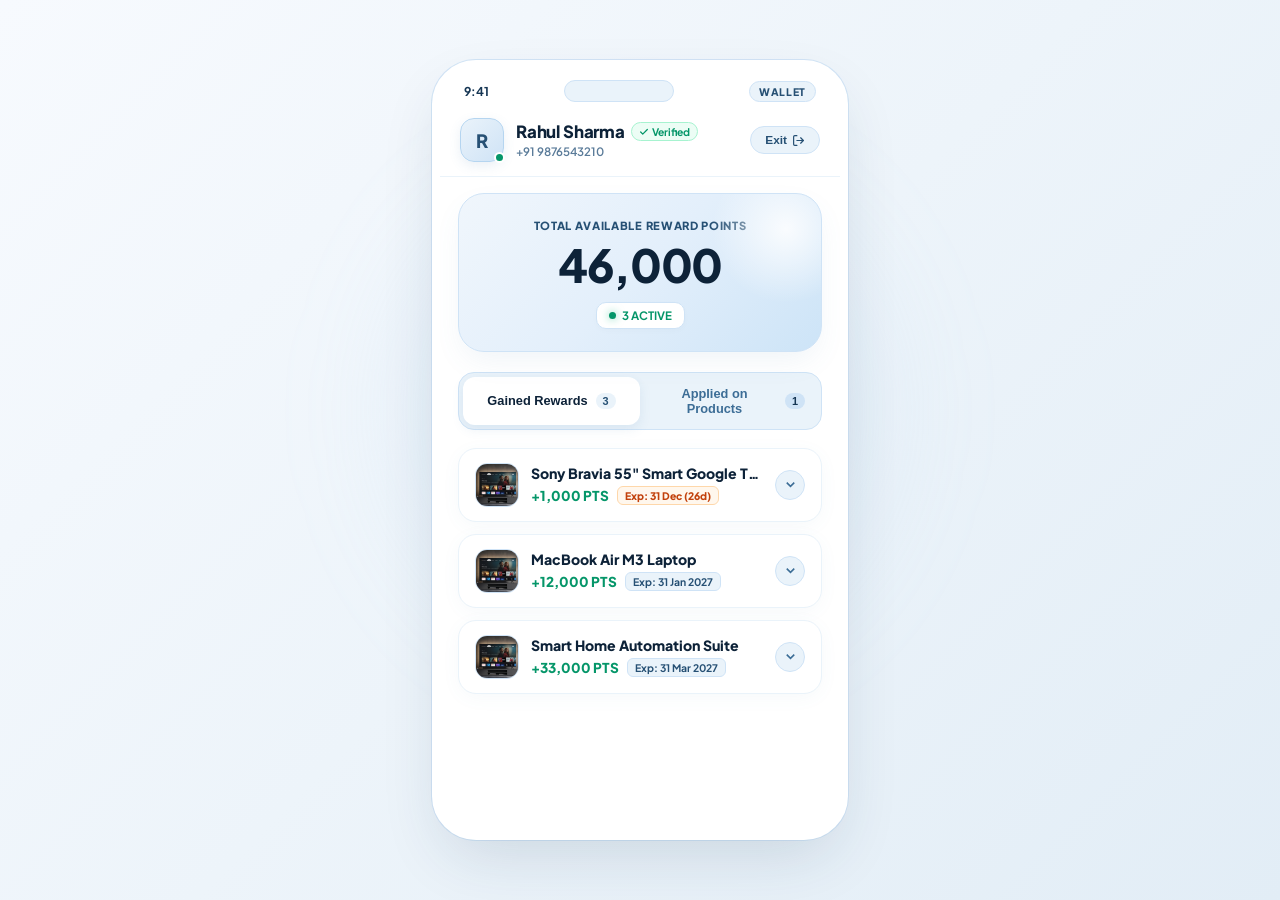
==== index.html @ bf061b05 "feat: complete rewards app with pastel glacier UI, product photo upload, and near-expiry queue" ====
<!DOCTYPE html>
<html lang="en">
<head>
  <meta charset="UTF-8">
  <meta http-equiv="refresh" content="0; url=wallet.html">
  <title>Redirecting...</title>
</head>
<body>
  <p>Redirecting to <a href="wallet.html">wallet.html</a>...</p>
</body>
</html>
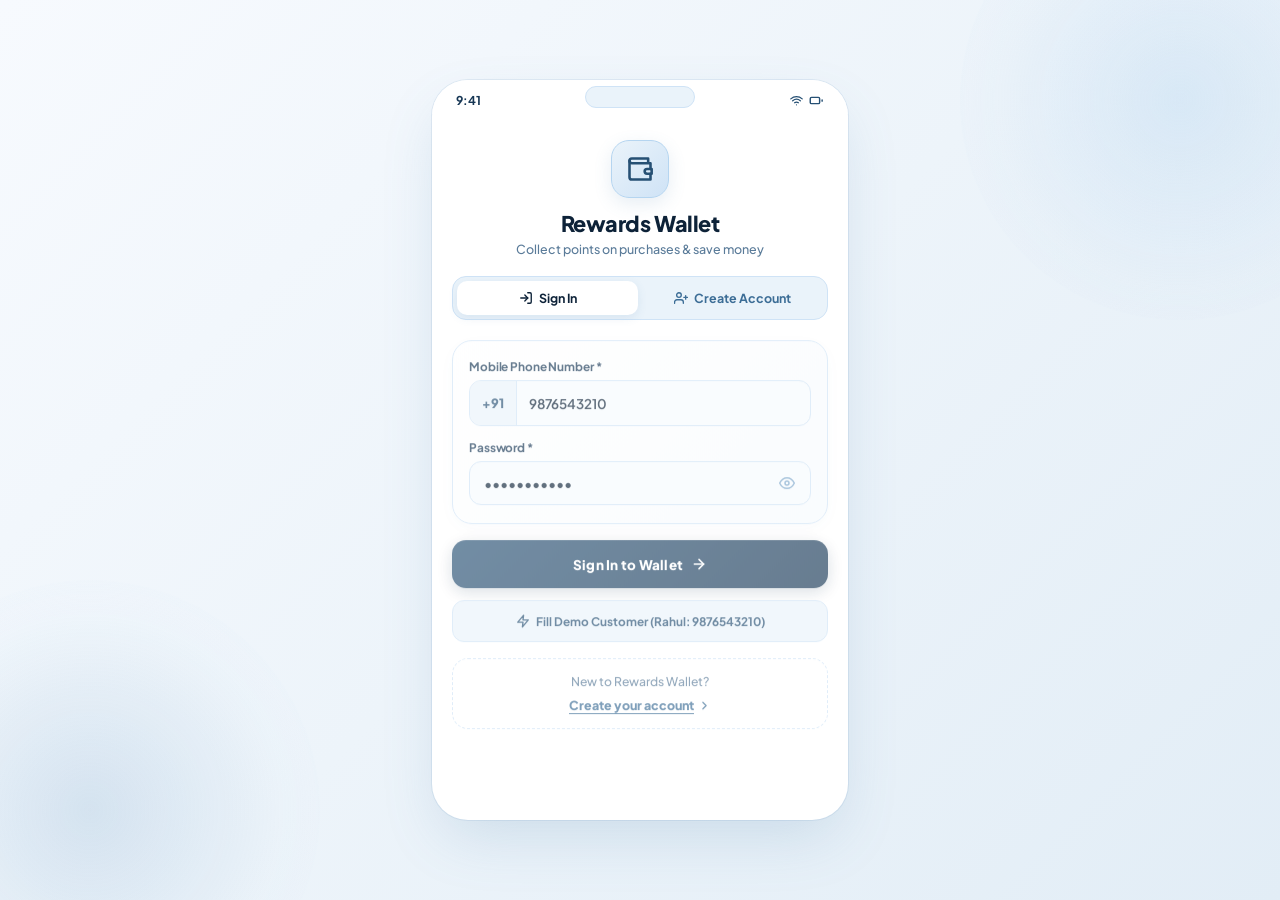
==== commit cdb5ee29: "changing the theme of login and register page change" ====
--- a/index.html
+++ b/index.html
@@ -2,10 +2,10 @@
 <html lang="en">
 <head>
   <meta charset="UTF-8">
-  <meta http-equiv="refresh" content="0; url=wallet.html">
-  <title>Redirecting...</title>
+  <meta http-equiv="refresh" content="0; url=login.html">
+  <title>Redirecting to Login...</title>
 </head>
 <body>
-  <p>Redirecting to <a href="wallet.html">wallet.html</a>...</p>
+  <p>Redirecting to <a href="login.html">Customer Login</a>...</p>
 </body>
 </html>
